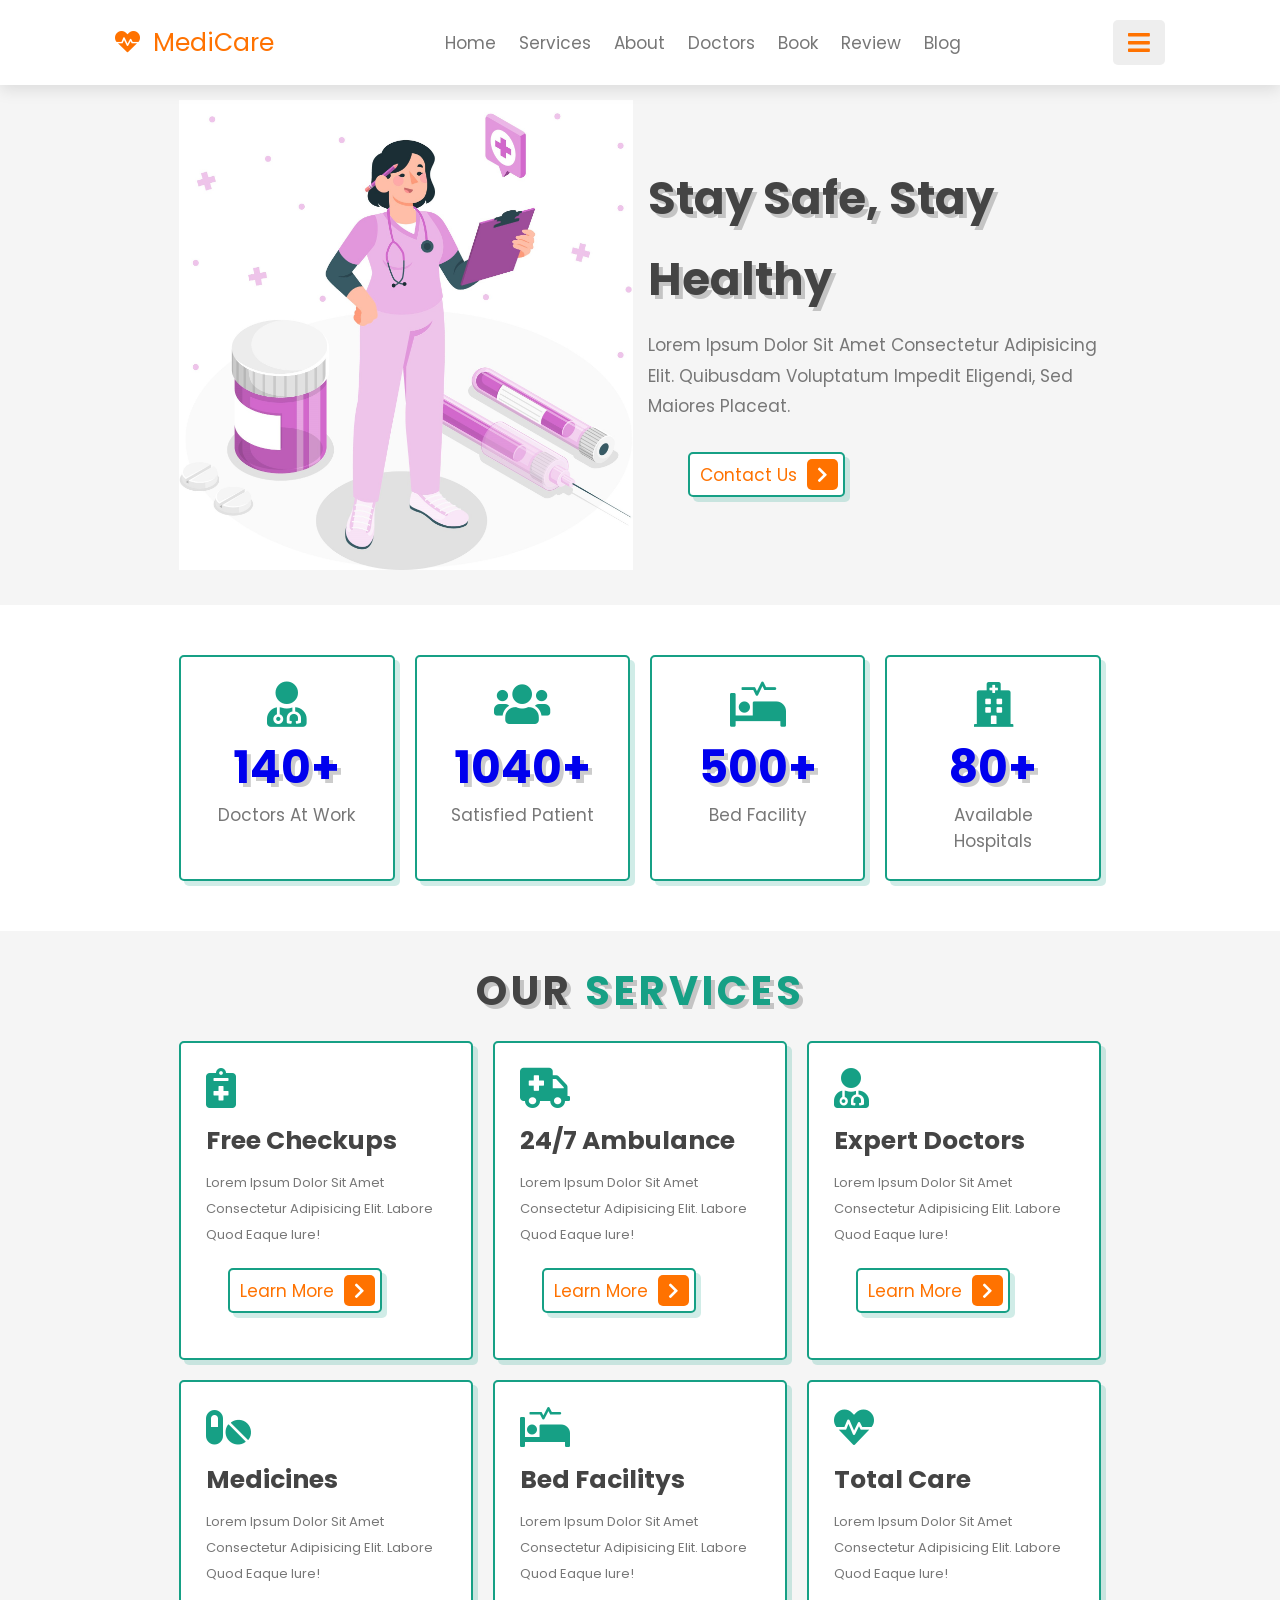
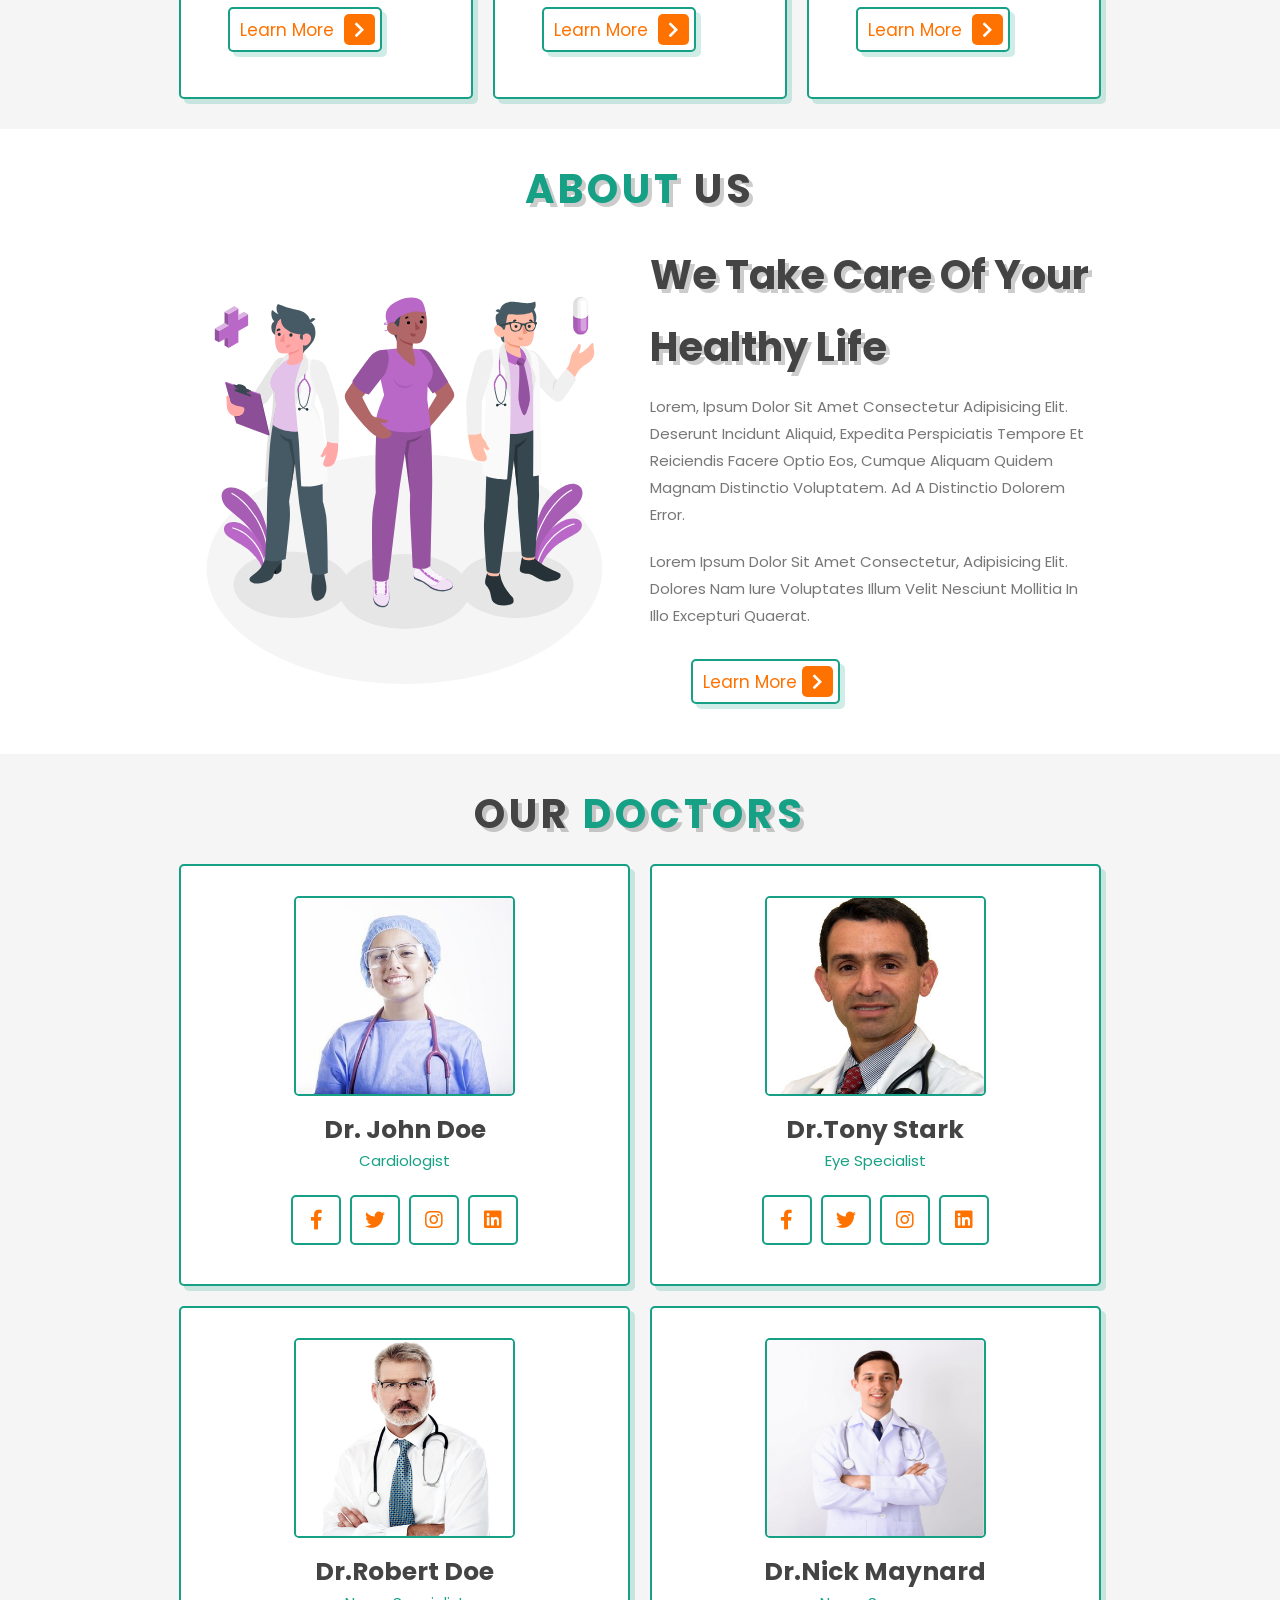
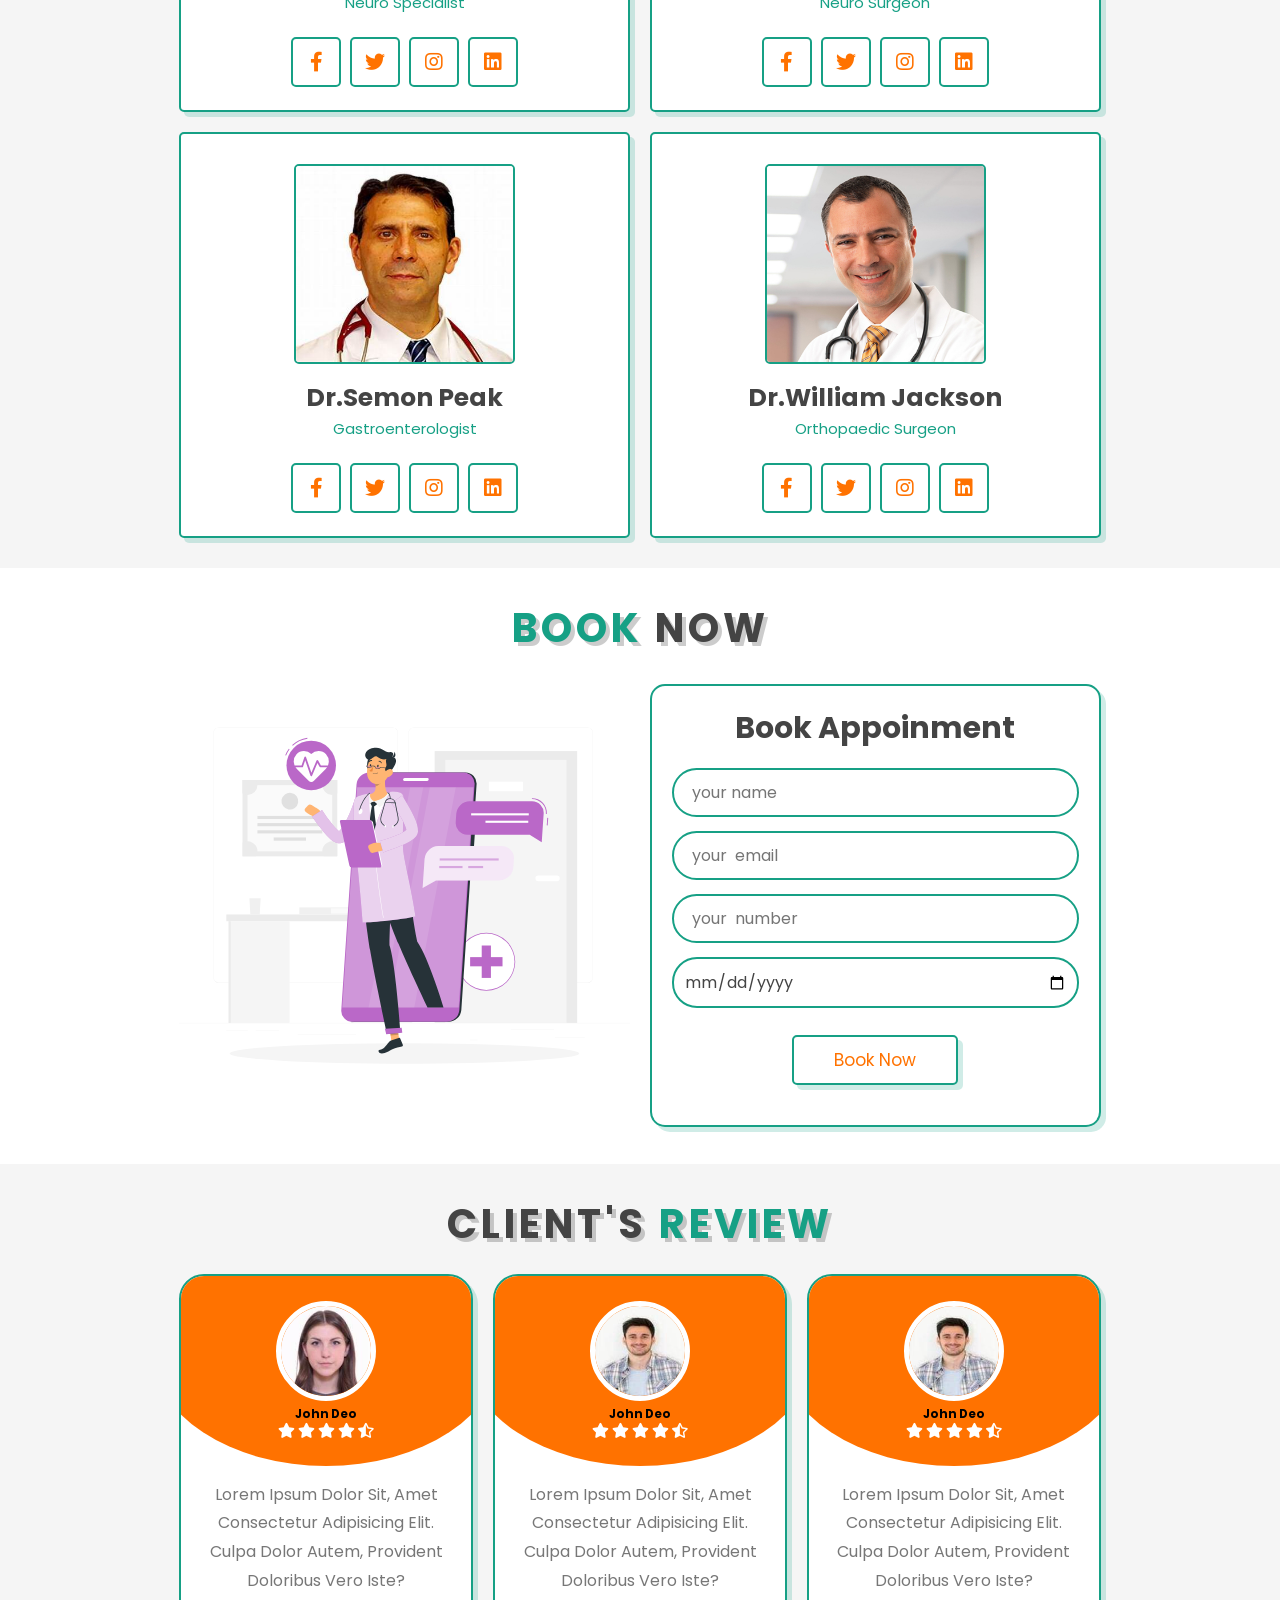
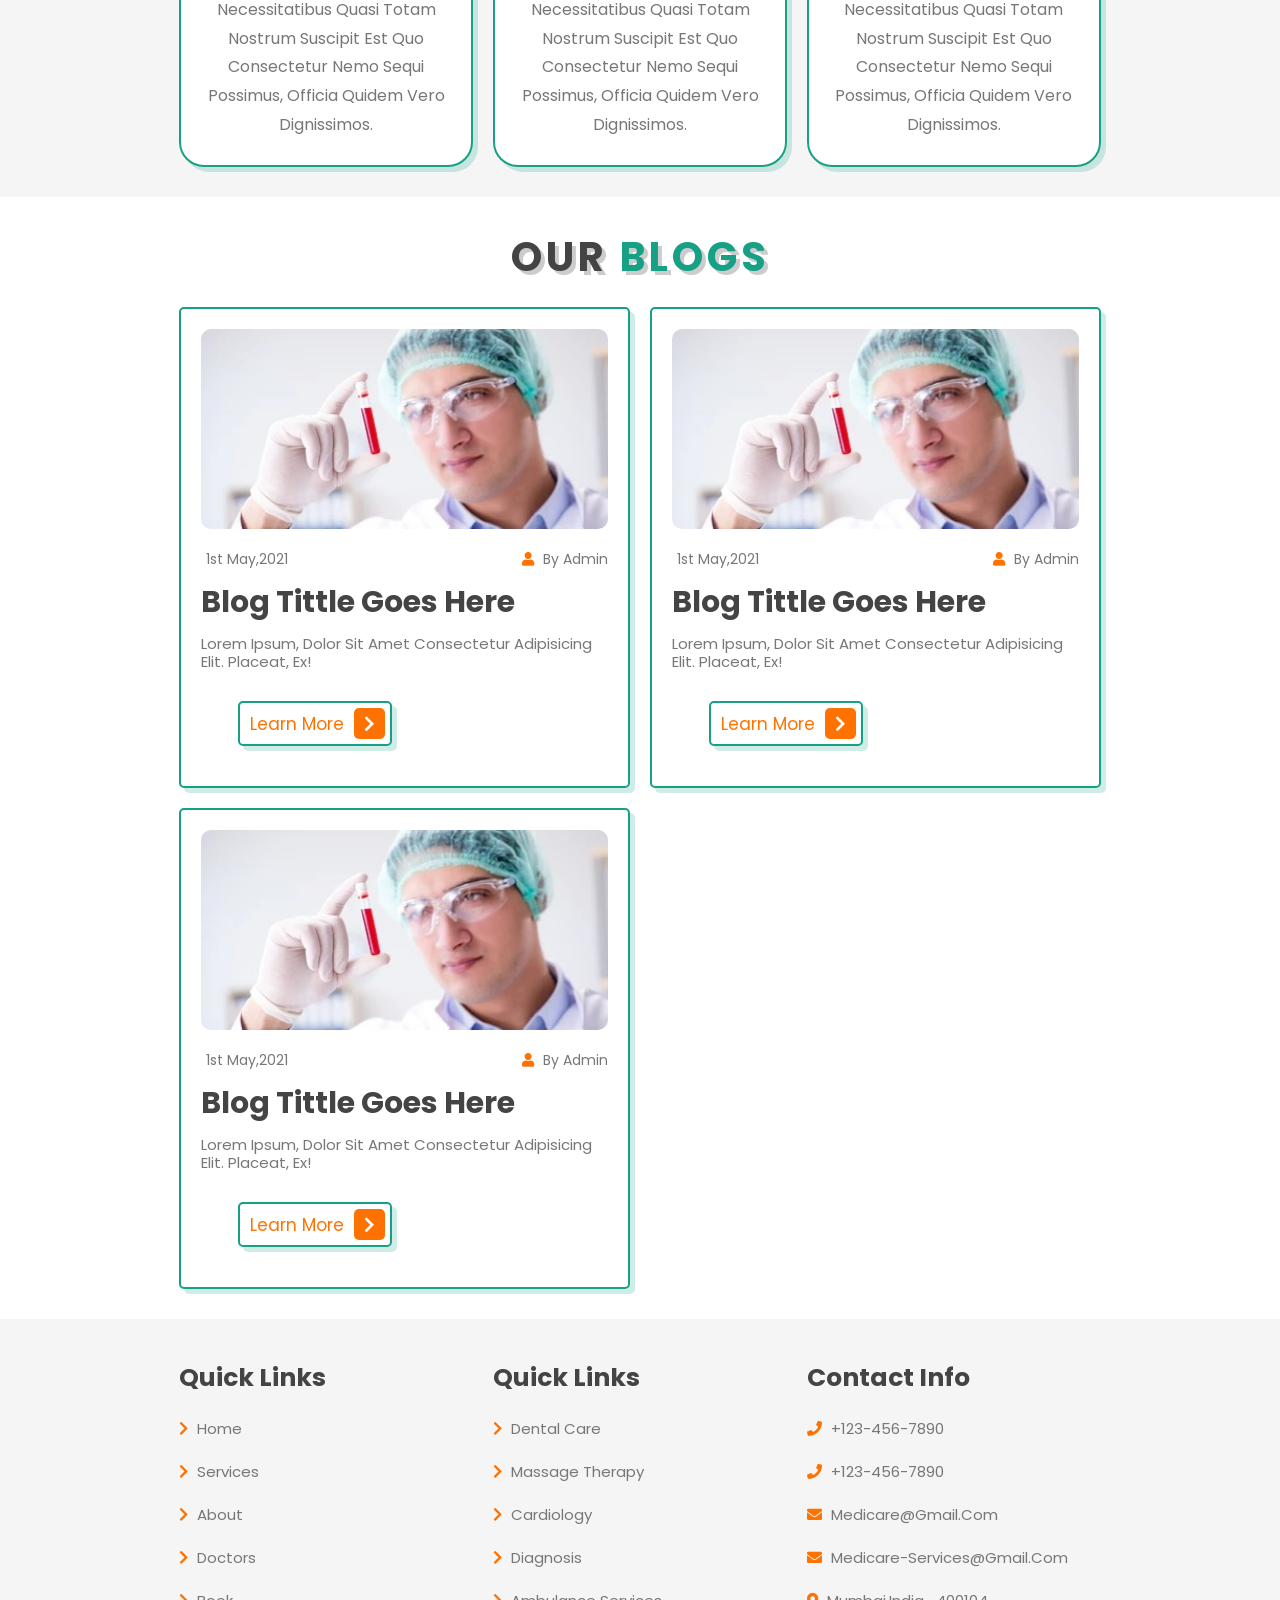
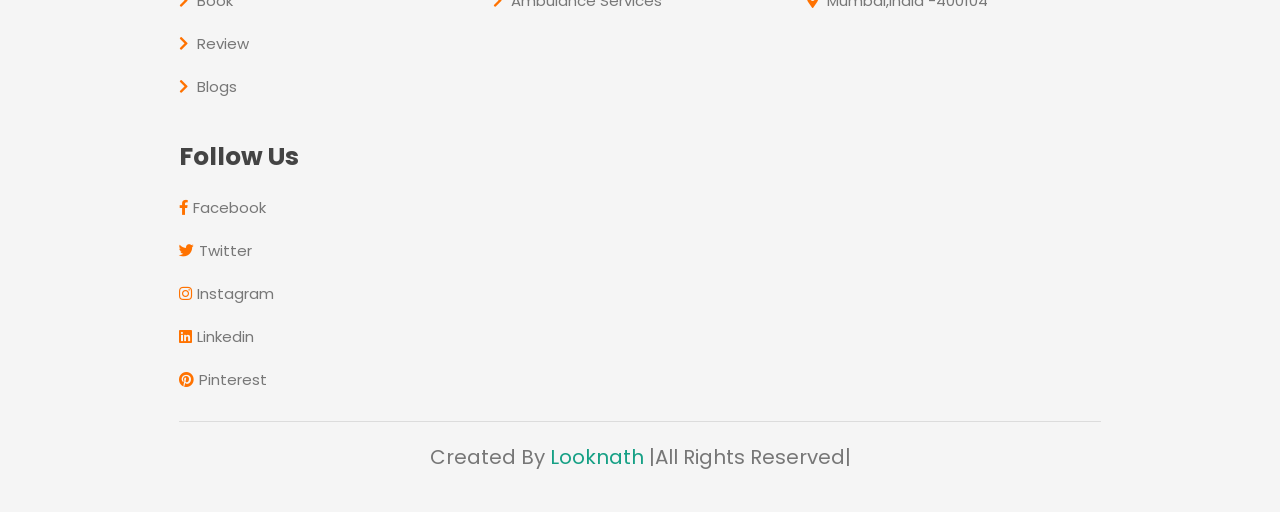
==== Website/Main Page.html @ e5bfdbef "Changes Website Appointment Form" ====
<!DOCTYPE html>
<html lang="en">
<head>
    <meta charset="UTF-8">
    <meta name="viewport" content="width=device-width, initial-scale=1.0">
    <title>Main Page</title>

    <!-- font awesome cdn link -->
    <link rel="stylesheet" href="https://cdnjs.cloudflare.com/ajax/libs/font-awesome/5.15.4/css/all.min.css">
    <link rel="stylesheet" href="Doctor.css">


</head>
<body>
    

<!-- header start -->
<header class="header">

<a href="#" class="logo"> <i class="fas fa-heartbeat">&nbsp;&nbsp;</i>MediCare </a>
<nav class="navbar">
    <a href="#home">Home</a>
    <a href="#services">Services</a>
    <a href="#about">About</a>
    <a href="#doctors">Doctors</a>
    <a href="#book">Book</a>
    <a href="#review">Review</a>
    <a href="#blogs">Blog</a>
</nav>

<div id="menu-btn" class="fas fa-bars"></div>

</header>
<!-- header end -->
<!-- home section start -->

<section class="home" id="home">

    <div class="image">
        <img src="5.jpg" alt="">
    </div>

    <div class="content">
        <h3>stay safe, stay healthy</h3>
        <p>Lorem ipsum dolor sit amet consectetur 
            adipisicing elit. Quibusdam voluptatum impedit eligendi, sed maiores placeat.</p>
            <a href="https://www.medicare.gov/talk-to-someone" class="btn">contact us <span class="fas fa-chevron-right"> </span></a>
    </div>

</section>
<!-- home section end -->


<!-- icons section start -->
<section class="icons-container">

    <div class="icons">
        <i class="fas fa-user-md"></i>
        <h3> <a href="https://www.practo.com/doctors?utm_source=corecard&utm_medium=referral&utm_campaign=practohomepage" target="_main">140+</a></h3>
    
        <p>doctors at work</p>
    </div>

    <div class="icons">
        <i class="fas fa-users"></i>
        <h3> <a href="https://journals.sagepub.com/doi/full/10.1177/23743735221079132" target="_main">1040+</a></h3>
        <p>satisfied patient</p>
    </div>

    <div class="icons">
        <i class="fas fa-procedures"></i>
        <h3> <a href="https://www.meddeygo.com/blog/hospital-beds-india/" target="_main">500+</a></h3>
        <p>bed facility</p>
    </div>



    <div class="icons">
        <i class="fas fa-hospital"></i>
        <h3> <a href="https://www.lpu.in/student_services/healthcare.php"target="_main">80+</a></h3>
        <p>available hospitals</p>
    </div>

</section>
<!-- icons section end -->

<!-- Services section start -->

<section class="services" id="services">
    <h1 class="heading"> our <span> services </span> </h1>
    <div class="box-container">

        <div class="box">
        <i class="fas fa-notes-medical"></i>
        <h3>free checkups</h3>
        <p>Lorem ipsum dolor sit amet consectetur adipisicing elit. Labore quod eaque iure!</p>
        <a href="https://www.meddcoambulance.com/" class="btn"> learn more <span class="fas fa-chevron-right"></span> </a>
        </div>
    
        <div class="box">
            <i class="fas fa-ambulance"></i>
            <h3>24/7 ambulance</h3>
            <p>Lorem ipsum dolor sit amet consectetur adipisicing elit. Labore quod eaque iure!</p>
            <a href="https://www.meddcoambulance.com/" class="btn"> learn more <span class="fas fa-chevron-right"></span> </a>

            </div>
        
            <div class="box">
                <i class="fas fa-user-md"></i>
                <h3>expert doctors</h3>
                <p>Lorem ipsum dolor sit amet consectetur adipisicing elit. Labore quod eaque iure!</p>
                <a href="https://www.practo.com/doctors?utm_source=corecard&utm_medium=referral&utm_campaign=practohomepage" class="btn"> learn more <span class="fas fa-chevron-right"></span> </a>
                </div>
    
                <div class="box">
                    <i class="fas fa-pills"></i>
                    <h3>medicines</h3>
                    <p>Lorem ipsum dolor sit amet consectetur adipisicing elit. Labore quod eaque iure!</p>
                    <a href="https://www.apollopharmacy.in/" class="btn"> learn more <span class="fas fa-chevron-right"></span> </a>
                    </div>
    
    
                    <div class="box">
                        <i class="fas fa-procedures"></i>
                        <h3>bed facilitys</h3>
                        <p>Lorem ipsum dolor sit amet consectetur adipisicing elit. Labore quod eaque iure!</p>
                        <a href="https://www.meddeygo.com/blog/hospital-beds-india/" class="btn"> learn more <span class="fas fa-chevron-right"></span> </a>
                        </div>
    
                        <div class="box">
                            <i class="fas fa-heartbeat"></i>
                            <h3>total care</h3>
                            <p>Lorem ipsum dolor sit amet consectetur adipisicing elit. Labore quod eaque iure!</p>
                            <a href="https://www.practo.com/healthfeed?utm_source=practo_home" class="btn"> learn more <span class="fas fa-chevron-right"></span> </a>
                            </div>
                    </div>

</section>
<!-- Services section end -->

<!-- About section start  -->

<section class="about" id="about">
    <h1 class="heading"><span>about</span> us </h1>

    <div class="row">

        <div class="image">
            <img src="6.svg" alt="">
        </div>

        <div class="content">
            <h3>We take care of your healthy life</h3>
            <p>Lorem, ipsum dolor sit amet consectetur adipisicing elit. Deserunt incidunt aliquid, expedita
                perspiciatis tempore et reiciendis facere optio eos, cumque aliquam quidem magnam distinctio
                voluptatem. Ad a distinctio dolorem error.</p>
                <p>Lorem ipsum dolor sit amet consectetur, adipisicing elit. Dolores nam iure voluptates illum
                    velit nesciunt mollitia in illo excepturi quaerat.</p>
            
                    <a href="https://www.medicare.gov/what-medicare-covers/your-medicare-coverage-choices/whats-medicare" class="btn">learn more<span class="fas fa-chevron-right"></span> </a>

        </div>
    </div>

</section>
<!-- about section end -->

<!-- Doctor section start -->

<section class="doctors" id="doctors">

    <h1 class="heading"> our <span>doctors</span></h1>
    <div class="box-container">

        <div class="box">
            <a href="booking.html"target="_main">
            <img src="sri1.jpg" alt=""></a>
            <h3>Dr. John Doe</h3>
            <span>cardiologist</span>
            <div class="share">
                <a href="https://www.facebook.com/" class="fab fa-facebook-f"></a>
                <a href="https://www.twitter.com/" class="fab fa-twitter"></a>
                <a href="https://www.instagram.com/" class="fab fa-instagram"></a>
                <a href="https://www.linkedin.com/" class="fab fa-linkedin"></a>
                
            </div><br>

        </div>

        <div class="box">
            <a href="booking.html"target="_main">
            <img src="sri7.jpg" alt=""></a>
            <h3>Dr.Tony Stark</h3>
            <span>eye specialist</span>
            <div class="share">
                <a href="https://www.facebook.com/" class="fab fa-facebook-f"></a>
                <a href="https://www.twitter.com/" class="fab fa-twitter"></a>
                <a href="https://www.instagram.com/" class="fab fa-instagram"></a>
                <a href="https://www.linkedin.com/" class="fab fa-linkedin"></a>
                
            </div><br>

        </div>

        <div class="box">
            <a href="booking.html"target="_main">
            <img src="sri3.jpg" alt=""></a>
            <h3>Dr.Robert Doe</h3>
            <span>neuro specialist</span>
            <div class="share">
                <a href="#" class="fab fa-facebook-f"></a>
                <a href="#" class="fab fa-twitter"></a>
                <a href="#" class="fab fa-instagram"></a>
                <a href="#" class="fab fa-linkedin"></a>
                
            </div>

        </div>

        <div class="box">
            <a href="booking.html"target="_main">
            <img src="sri4.png" alt=""></a>
            <h3>Dr.Nick Maynard</h3>
            <span>neuro surgeon</span>
            <div class="share">
                <a href="#" class="fab fa-facebook-f"></a>
                <a href="#" class="fab fa-twitter"></a>
                <a href="#" class="fab fa-instagram"></a>
                <a href="#" class="fab fa-linkedin"></a>
                
            </div>

        </div>

        <div class="box">
            <a href="booking.html"target="_main">
            <img src="sri5.jpg" alt=""></a>
            
            <h3>Dr.Semon Peak</h3>
            <span>gastroenterologist</span>
            <div class="share">
                <a href="#" class="fab fa-facebook-f"></a>
                <a href="#" class="fab fa-twitter"></a>
                <a href="#" class="fab fa-instagram"></a>
                <a href="#" class="fab fa-linkedin"></a>
                
            </div>

        </div>

        <div class="box">
            <a href="booking.html"target="_main">
            <img src="sri6.jpg" alt=""></a>
            <h3>Dr.William Jackson</h3>
            <span>orthopaedic surgeon</span>
            <div class="share">
                <a href="#" class="fab fa-facebook-f"></a>
                <a href="#" class="fab fa-twitter"></a>
                <a href="#" class="fab fa-instagram"></a>
                <a href="#" class="fab fa-linkedin"></a>
                
            </div>
        </div>
    </div>

</section>
<!-- Doctor section end -->

<!-- booking section start -->

<section class="book" id="book">

    <h1 class="heading"> <span>book</span> now </h1>

    <div class="row">

        <div class="image">
            <img src="sri8.svg" alt="">
            
        </div>

        <form action="">
            <h3>book appoinment</h3>
            <input type="text" placeholder="  your name" class="box">
            <input type="email" placeholder="  your  email " class="box">
            <input type="number" placeholder="  your  number" class="box">
            
            <input type="date" class="box">
            <input  type="submit" value="book now" class="btn">
            
        </form>
    </div>
</section>
<!-- booking section end -->

<!-- Review section start  -->

<section class="review" id="review">
<h1 class="heading">client's <span>review</span> </h1>
<div class="box-container">
    <div class="box">
        <img src="rim1.jpg" alt="">
        <h3>John deo</h3>
        <div class="stars">
            <i class="fas fa-star"></i>
            <i class="fas fa-star"></i>
            <i class="fas fa-star"></i>
            <i class="fas fa-star"></i>
            <i class="fas fa-star-half-alt"></i>
        </div>
        <p class="text">Lorem ipsum dolor sit, amet consectetur adipisicing elit. 
            Culpa dolor autem, provident doloribus vero iste? Necessitatibus quasi 
            totam nostrum suscipit est quo consectetur nemo sequi possimus, officia quidem vero dignissimos.</p>


    </div>

    <div class="box">
        <img src="rim2.jpg" alt="">
        <h3>John deo</h3>
        <div class="stars">
            <i class="fas fa-star"></i>
            <i class="fas fa-star"></i>
            <i class="fas fa-star"></i>
            <i class="fas fa-star"></i>
            <i class="fas fa-star-half-alt"></i>
        </div>
        <p class="text">Lorem ipsum dolor sit, amet consectetur adipisicing elit.
            Culpa dolor autem, provident doloribus vero iste? Necessitatibus quasi 
            totam nostrum suscipit est quo consectetur nemo sequi possimus, officia quidem vero dignissimos.</p>
        

    </div>


    <div class="box">
        <img src="rim2.jpg" alt="">
        <h3>John deo</h3>
        <div class="stars">
            <i class="fas fa-star"></i>
            <i class="fas fa-star"></i>
            <i class="fas fa-star"></i>
            <i class="fas fa-star"></i>
            <i class="fas fa-star-half-alt"></i>
        </div>
        <p class="text">Lorem ipsum dolor sit, amet consectetur adipisicing elit.
            Culpa dolor autem, provident doloribus vero iste? Necessitatibus quasi 
            totam nostrum suscipit est quo consectetur nemo sequi possimus, officia quidem vero dignissimos.</p>
        

    </div>
</div>

</section>
<!-- Review section end -->
<!-- blogs section start -->
<section class="blogs" id="blogs">
    <h1 class="heading"> our <span>blogs</span> </h1>

    <div class="box-container">

        <div class="box">
            <div class="image">
                <img src="sri9.jpg" alt="" />
            
            </div>
            <div class="content">
                <div class="icon">
                    <a href="#"> <i class="fas fa-calender"></i>1st may,2021</a>
                    <a href="#"> <i class="fas fa-user"></i> by admin </a>
                </div>
                <h3>blog tittle goes here</h3>
                <p>Lorem ipsum, dolor sit amet consectetur adipisicing elit. Placeat, ex!</p>
                <a href="https://www.healthaffairs.org/topic/pt_40" class="btn">learn more <span class="fas fa-chevron-right"></span> </a>
            </div>
        </div>

        <div class="box">
            <div class="image">
                <img src="sri9.jpg" alt="" />
            
            </div>
            <div class="content">
                <div class="icon">
                    <a href="#"> <i class="fas fa-calender"></i>1st may,2021</a>
                    <a href="#"> <i class="fas fa-user"></i> by admin </a>
                </div>
                <h3>blog tittle goes here</h3>
                <p>Lorem ipsum, dolor sit amet consectetur adipisicing elit. Placeat, ex!</p>
                <a href="https://www.healthaffairs.org/topic/pt_40" class="btn">learn more <span class="fas fa-chevron-right"></span> </a>
            </div>
        </div>

        <div class="box">
            <div class="image">
                <img src="sri9.jpg" alt="" />
            
            </div>
            <div class="content">
                <div class="icon">
                    <a href="#"> <i class="fas fa-calender"></i>1st may,2021</a>
                    <a href="#"> <i class="fas fa-user"></i> by admin </a>
                </div>
                <h3>blog tittle goes here</h3>
                <p>Lorem ipsum, dolor sit amet consectetur adipisicing elit. Placeat, ex!</p>
                <a href="https://www.healthaffairs.org/topic/pt_40" class="btn">learn more <span class="fas fa-chevron-right"></span> </a>
            </div>
        </div>



















    </div>
</section>  

<!-- blogs section end -->
<!-- footer section start -->
<section class="footer">
    <div class="box-container">
        <div class="box">
            <h3>quick links</h3>
            <a href="#"> <i class="fas fa-chevron-right"></i> home </a>
            <a href="#"> <i class="fas fa-chevron-right"></i> services </a>
            <a href="#"> <i class="fas fa-chevron-right"></i> about </a>
            <a href="#"> <i class="fas fa-chevron-right"></i> doctors </a>
            <a href="#"> <i class="fas fa-chevron-right"></i> book </a>
            <a href="#"> <i class="fas fa-chevron-right"></i> review </a>
            <a href="#"> <i class="fas fa-chevron-right"></i> blogs </a>
        
        
        
        </div>



        <div class="box">
            <h3>quick links</h3>
            <a href="#"> <i class="fas fa-chevron-right"></i> dental care </a>
            <a href="#"> <i class="fas fa-chevron-right"></i> massage therapy </a>
            <a href="#"> <i class="fas fa-chevron-right"></i> cardiology </a>
            <a href="#"> <i class="fas fa-chevron-right"></i> diagnosis </a>
            <a href="#"> <i class="fas fa-chevron-right"></i> ambulance services </a>
            
        
        </div>

        <div class="box">
            <h3>contact info</h3>
            <a href="#"> <i class="fas fa-phone"></i> +123-456-7890 </a>
            <a href="#"> <i class="fas fa-phone"></i> +123-456-7890 </a>
            <a href="#"> <i class="fas fa-envelope"></i> medicare@gmail.com </a>
            <a href="#"> <i class="fas fa-envelope"></i> medicare-services@gmail.com </a>
            <a href="#"> <i class="fas fa-map-marker-alt"></i> mumbai,india -400104</a>
        </div>

        <div class="box">
            <h3>follow us</h3>
            <a href="https://www.facebook.com/medicare"> <i class="fab fa-facebook-f"></i>facebook</a>
            <a href="https://www.twitter.com/medicare"> <i class="fab fa-twitter"></i>twitter</a>
            <a href="https://www.instagram.com/medicare"> <i class="fab fa-instagram"></i>instagram</a>
            <a href="https://www.linkedin.com/medicare"> <i class="fab fa-linkedin"></i>linkedin</a>
            <a href="https://www.pinterest/medicare"> <i class="fab fa-pinterest"></i>pinterest</a>
            
            
        </div>

    </div>
    <div class="credit"> created by <span>Looknath</span> |all rights reserved| </div>
</section>







<!-- footer section start -->








<!-- custom js file -->
<script src="script.js"></script>

</body>
</html>
---- Website/Doctor.css ----
@import url('https://fonts.googleapis.com/css2?family=Poppins:wght@100;200;300;400;500;600,700&display=swap');
:root{
    --green:#16a085;
    --black:#444;
    --light-color:#777;
    --box-shadow: .5rem .5rem 0 rgba(22, 160, 133, .2);
    --text-shadow: .4rem .4rem 0 rgba(0, 0, 0, .2);
    --border:.2rem solid var(--green);
}
*{
    font-family: 'Poppins', sans-serif;
    margin:0; padding: 0;
    box-sizing: border-box;
    outline: none; border: none;
    text-transform: capitalize;
    transition: all .2s ease-out;
    text-decoration: none;
}

html{
    font-size: 62.5%;
    scroll-behavior: smooth;
    overflow-x: hidden;
    scroll-padding-top: 7rem;
}

section{
    padding:3rem 14%;
}
section:nth-child(even){
    background: #f5f5f5;
}



.heading{
    text-align: center;
    padding-bottom: 2rem;
    text-shadow: var(--text-shadow);
    text-transform: uppercase;
    color:var(--black) ;
    font-size: 4rem;
    letter-spacing: .4rem;
}

.heading span{
    text-transform: uppercase;
    color:var(--green);
}


.btn{
    display: inline-block;
    margin: 2rem 9%;
    padding: .5rem;
    padding-left: 1rem;
    border: var(--border);
    border-radius: .5rem;
    box-shadow: var(--box-shadow);
    color:#ff7200;
    cursor: pointer;
    font-size: 1.7rem;
    background: #fff;

}
.btn span{
    padding: .7rem 1rem;
    border-radius: .5rem;
    background: #ff7200;
    color: #fff;
    margin-left: .5rem;
}

.btn:hover{
    background: #ff7200;
    color: #fff;
}

.btn:hover span{
    color: #ff7200;
    background: #fff;
    margin-left: 1rem;
}

.header{
    padding:2rem 9%;
    position: fixed;
    top: 0; left: 0; right: 0;
    z-index: 1000;
    box-shadow: 0 .5rem 1.5rem rgba(0, 0, 0, .1);
    display: flex;
    align-items: center;
    justify-content: space-between;
    background: #fff;
    }

    .header .logo {
        font-size: 2.5rem;
        color: #ff7200;
    }

    .header.logo i{
        color: var(--green);
    }

    .header .navbar a{
        font-size: 1.7rem;
        color: var(--light-color);
        margin-left: 2rem;
    }

    .header .navbar a:hover{
        color: #ff7200;
    }

    #menu-btn{
        font-size: 2.5rem;
        border-radius: .5rem;
        background: #eee;
        color: #ff7200;
        padding: 1rem 1.5rem;
        cursor: pointer;
    }
    .home{
        display: flex;
        align-items: center;
        flex-wrap: wrap;
        gap: 1.5rem;
        padding-top: 10rem;
    }

    .home .image{
        flex: 1 1 45rem;
    }


    .home .image img{
        width: 100%;
    }
    .home .content{
        flex: 1 1 45rem;
    }

    .home .content h3{
        font-size: 4.5rem;
        color: var(--black);
        line-height: 1.8;
        text-shadow:  var(--text-shadow);
    }

    .home .content p{
        font-size: 1.7rem;
        color: var(--light-color);
        line-height: 1.8;
        padding: 1rem 0;
    }

    .icons-container{
        display: grid;
        gap:2rem;
        grid-template-columns: repeat(auto-fit, minmax(20rem,1fr));
        padding-top: 5rem;
        padding-bottom: 5rem;
    }

    .icons-container .icons{
        border: var(--border);
        box-shadow: var(--box-shadow);
        border-radius: .5rem;
        text-align: center;
        padding: 2.5rem;
    }

    .icons-container .icons i{
        font-size: 4.5rem;
        color: var(--green);
        padding-bottom: .7rem;
    }

    .icons-container .icons h3{
        font-size: 4.5rem;
        color: var(--black);
        padding-bottom: .5rem 0;
        text-shadow: var(--text-shadow);
    
    }

    .icons-container .icons p{
        font-size: 1.7rem;
        color: var(--light-color);
        
    }

    .services .box-container{
        display: grid;
        grid-template-columns: repeat(auto-fit, minmax(27rem, 1fr));
        gap:2rem;
    }

    .services .box-container .box{
        background: #fff;
        border-radius: .5rem;
        box-shadow: var(--box-shadow);
        border:var(--border);
        padding: 2.5rem;
    }
    .services .box-container .box i{
        color: var(--green);
        font-size: 4rem;
        padding-bottom: .4rem;

    }
    .services .box-container .box h3{
        color: var(--black);
        font-size: 2.5rem;
        padding: 1rem 0;
        
    }
    .services .box-container .box p{
        color: var(--light-color);
        font-size: 1.3rem;
        line-height: 2;
    }

    .about .row{
        display: flex;
        align-items: center;
        flex-wrap: wrap;
        gap:2rem;
    }

    .about .row .image{
        flex:1 1 45rem;
    }

    .about .row .image img{
        width: 100%;
    }

    .about .row .content{
        flex: 1 1 45rem;
    }

    .about .row .content h3{
        color:var(--black);
        text-shadow: var(--text-shadow);
        font-size: 4rem;
        line-height: 1.8;

    }

    .about .row .content p{
        color:var(--light-color);
        padding: 1rem 0;
        font-size: 1.5rem;
        line-height: 1.8;
    }

    .doctors .box-container{
        display: grid;
        grid-template-columns: repeat(auto-fit, minmax(30rem, 1fr));
        gap:2rem;
    }

    .doctors .box-container .box{
        text-align: center;
        background: #fff;
        border-radius: .5rem;
        border: var(--border);
        box-shadow: var(--box-shadow);
        padding: 2rem;
    }

    .doctors .box-container .box img{
        height: 20rem;
        border: var(--border);
        border-radius: .5rem;
        margin-top: 1rem;
        margin-bottom: 1rem;
    }

    .doctors .box-container .box h3{
        color: var(--black);
        font-size: 2.5rem;
    }

    .doctors .box-container .box span{
        color: var(--green);
        font-size: 1.5rem;
    }

    .doctors .box-container .box .share{
        padding-top: 2rem;
    }

    

    .doctors .box-container .box .share a{
        height: 5rem;
        width: 5rem;
        line-height: 4.5rem;
        font-size: 2rem;
        color:#ff7200 ;
        border-radius: .5rem;
        border: var(--border);
        margin: .3rem;

    }

    .doctors .box-container .box .share a:hover{
        background:#ff7200 ;
        color: #fff;
        box-shadow: var(--box-shadow);

    }


    .book .row{
        display: flex;
        align-items: center;
        flex-wrap: wrap;
        gap:2rem;
    }

    .book .row .image{
        flex: 1 1 45rem;
    }

    .book .row .image img{
        width: 100%;

    }

    .book .row form{
        flex: 1 1 45rem;
        background: #fff;
        border: var(--border);
        box-shadow: var(--box-shadow);
        text-align: center;
        padding:2rem;
        border-radius: 1.5rem;

    }

    .book .row form h3{
        color: var(--black);
        padding-bottom: 1rem ;
        font-size: 3rem;

    }

    .book .row form .box{
        width: 100%;
        margin: .7rem 0;
        border-radius:2.5rem ;
        border: var(--border);
        font-size: 1.6rem;
        color: var(--black);
        text-transform: none;
        padding: 1rem;

    }


    .book .row form .btn{
        padding: 1rem 4rem;
    }

    .review .box-container{
        display: grid;
        grid-template-columns: repeat(auto-fit, minmax(27rem, 1fr));
        gap: 2rem;}
        
        

    .review .box-container .box{
        border: var(--border);
        box-shadow: var(--box-shadow);
        border-radius: 2.5rem;
        padding:  2.5rem;
        
        background: #fff;
        text-align: center;
        position: relative;
        overflow: hidden;
        z-index: 0;
        

    } 
.review .box-container .box img{
        height: 10rem;
        width: 10rem;
        border-radius: 50%;
        object-fit: cover;
        border: .5rem solid #fff;
    } 


    .review .box-container .box .stars i{
        color: #fff;
        font-size: 1.5rem;

    }
    .review .box-container .box .text{
        color: var(--light-color);
        line-height: 1.8;
        font-size: 1.6rem;
        padding-top: 4rem;
    }

    .review .box-container .box::before{
        content: '';
        position: absolute;
        top: -4rem; left: 50%;
        transform: translateX(-50%);
        background: #ff7200 ;
        border-bottom-left-radius: 50%;
        border-bottom-right-radius: 50%;
        height: 23rem;
        width: 120%;
        z-index: -1;
    }

    .blogs .box-container{
        display: grid;
        grid-template-columns: repeat(auto-fit, minmax(30rem, 1fr));
        gap: 2rem;
    }


    .blogs .box-container .box{
        border:var(--border);
        box-shadow: var(--box-shadow);
        border-radius: .5rem;
        padding: 2rem;
    }

    .blogs .box-container .box .image{
        height: 20rem;
        overflow: hidden;
        border-radius: 1rem;
    }

    .blogs .box-container .box .image img{
        height: 100%;
        width: 100%;
        object-fit: cover;
    }

    .blogs .box-container .box:hover .image img{
        transform: scale(1.2);

    }

    .blogs .box-container .box .content{
        padding-top: 1rem;
    }

    .blogs .box-container .box .content .icon{
        padding: 1rem 0;
        display: flex;
        align-items: center;
        justify-content: space-between;
    }

    .blogs .box-container .box .content .icon a{
        font-size: 1.4rem;
        color: var(--light-color);
    }



    .blogs .box-container .box .content .icon a:hover i{
        color: #ff7200;
        
    }

    .blogs .box-container .box .content .icon a i{
        padding-right: .5rem;
        color: #ff7200;
    }


    .blogs .box-container .box .content h3{
        color: var(--black);
        font-size: 3rem;
    }

    .blogs .box-container .box .content p{
        color: var(--light-color);
        font-size: 1.5rem;
        line-height: 1.8rem;
        padding:1rem 0;
    }

    .footer .box-container{
        display: grid;
        grid-template-columns: repeat(auto-fit, minmax(22rem, 1fr));
        gap: 2rem;
    }


    .footer .box-container .box h3{
        font-size: 2.5rem;
        color: var(--black);
        padding:1rem 0 ;
    }

    .footer .box-container .box a{
        display: block;
        font-size: 1.5rem;
        color: var(--light-color);
        padding:1rem 0 ;
    }

    .footer .box-container .box a i{
        padding-right: .5rem;
        color: #ff7200;

    }

    .footer .box-container .box a:hover i{
        padding-right: 2rem;

    }

    .footer .credit{
        padding: 1rem;
        padding-top: 2rem;
        margin-top: 2rem;
        text-align: center;
        font-size: 2rem;
        color: var(--light-color);
        border-top: .1rem solid rgba(0, 0, 0, .1);
    }

    .footer .credit span{
        color:var(--green);
    }

    


























    /* media queries */
    @media (max-width: 991px){

        html{
            font-size: 55%;
        }

        .header{
            padding: 2rem;
        }
        section{
            padding: 2rem;
            
        }
    }

/* 3bar */
    @media (max-width: 768px){
        #menu-btn{
            display: initial;
        }

        .header .navbar{
            position: absolute;
            top:115%; right: 2rem;
            border-radius: .5rem;
            box-shadow: var(--box-shadow);
            width: 30rem;
            border: var(--border);
            background: #fff;
            transform: scale(0);
            opacity: 0;
            transform-origin: top right;
            transition: none;

        }

        .header .navbar.active{

            transform: scale(1);
            opacity: 1;
            transition: .2s ease-out;

        }
        .header .navbar a{
            font-size: 2rem;
            display: block;
            margin: 2.5rem;

        }
    
    }

    @media (max-width:450px){

        html{
            font-size: 50%;
        }

        }
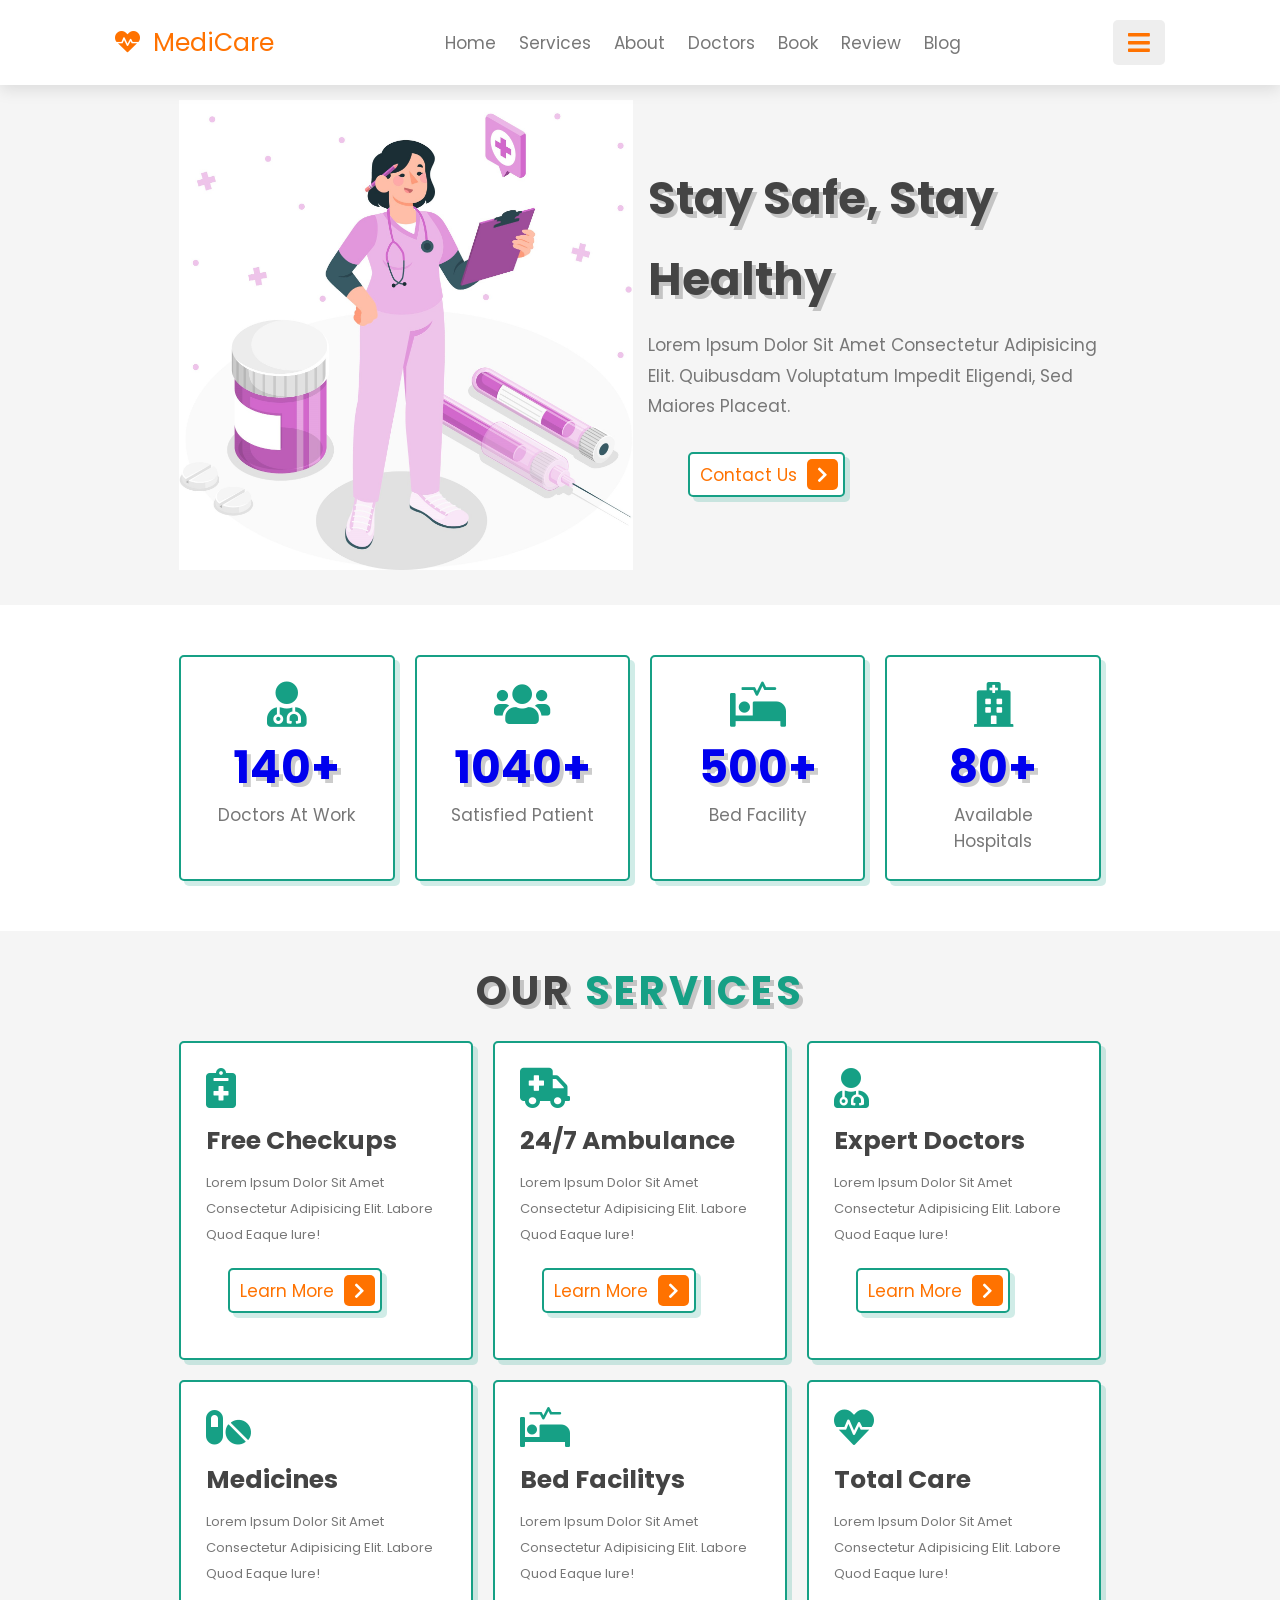
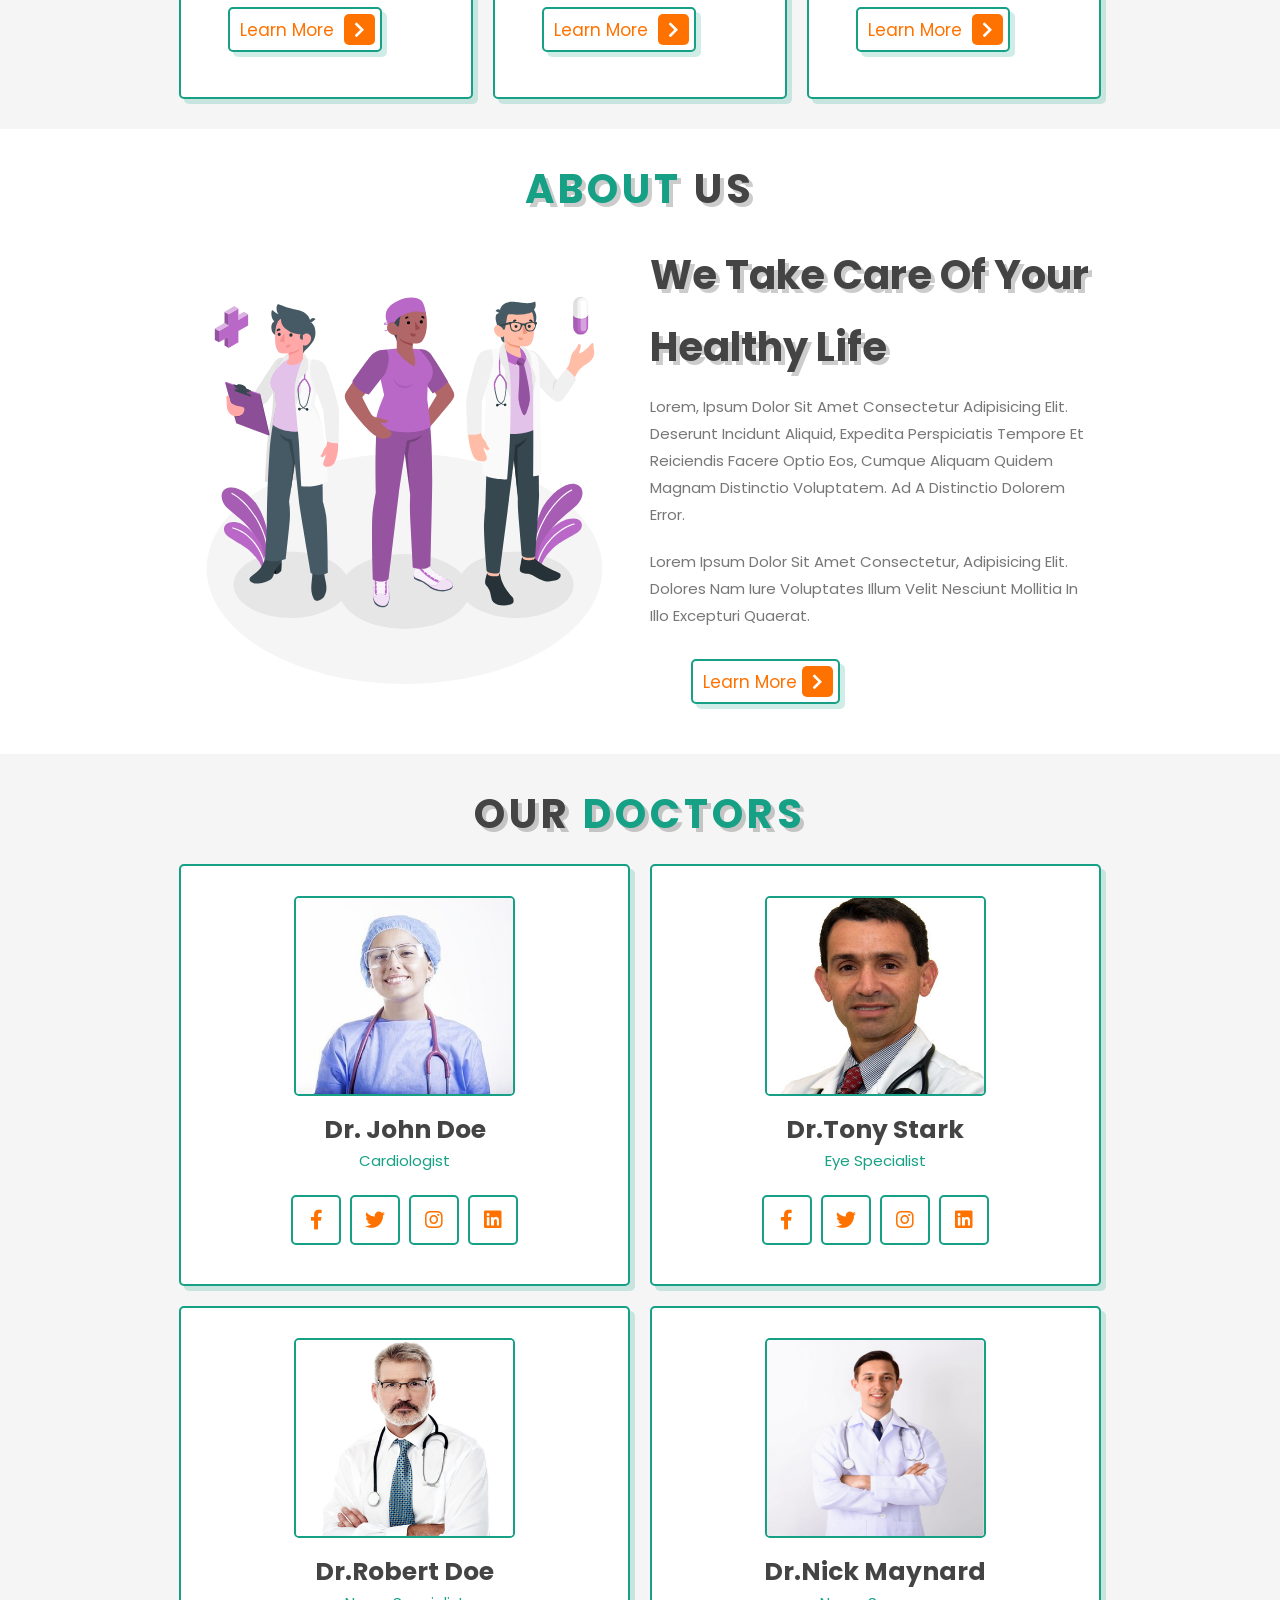
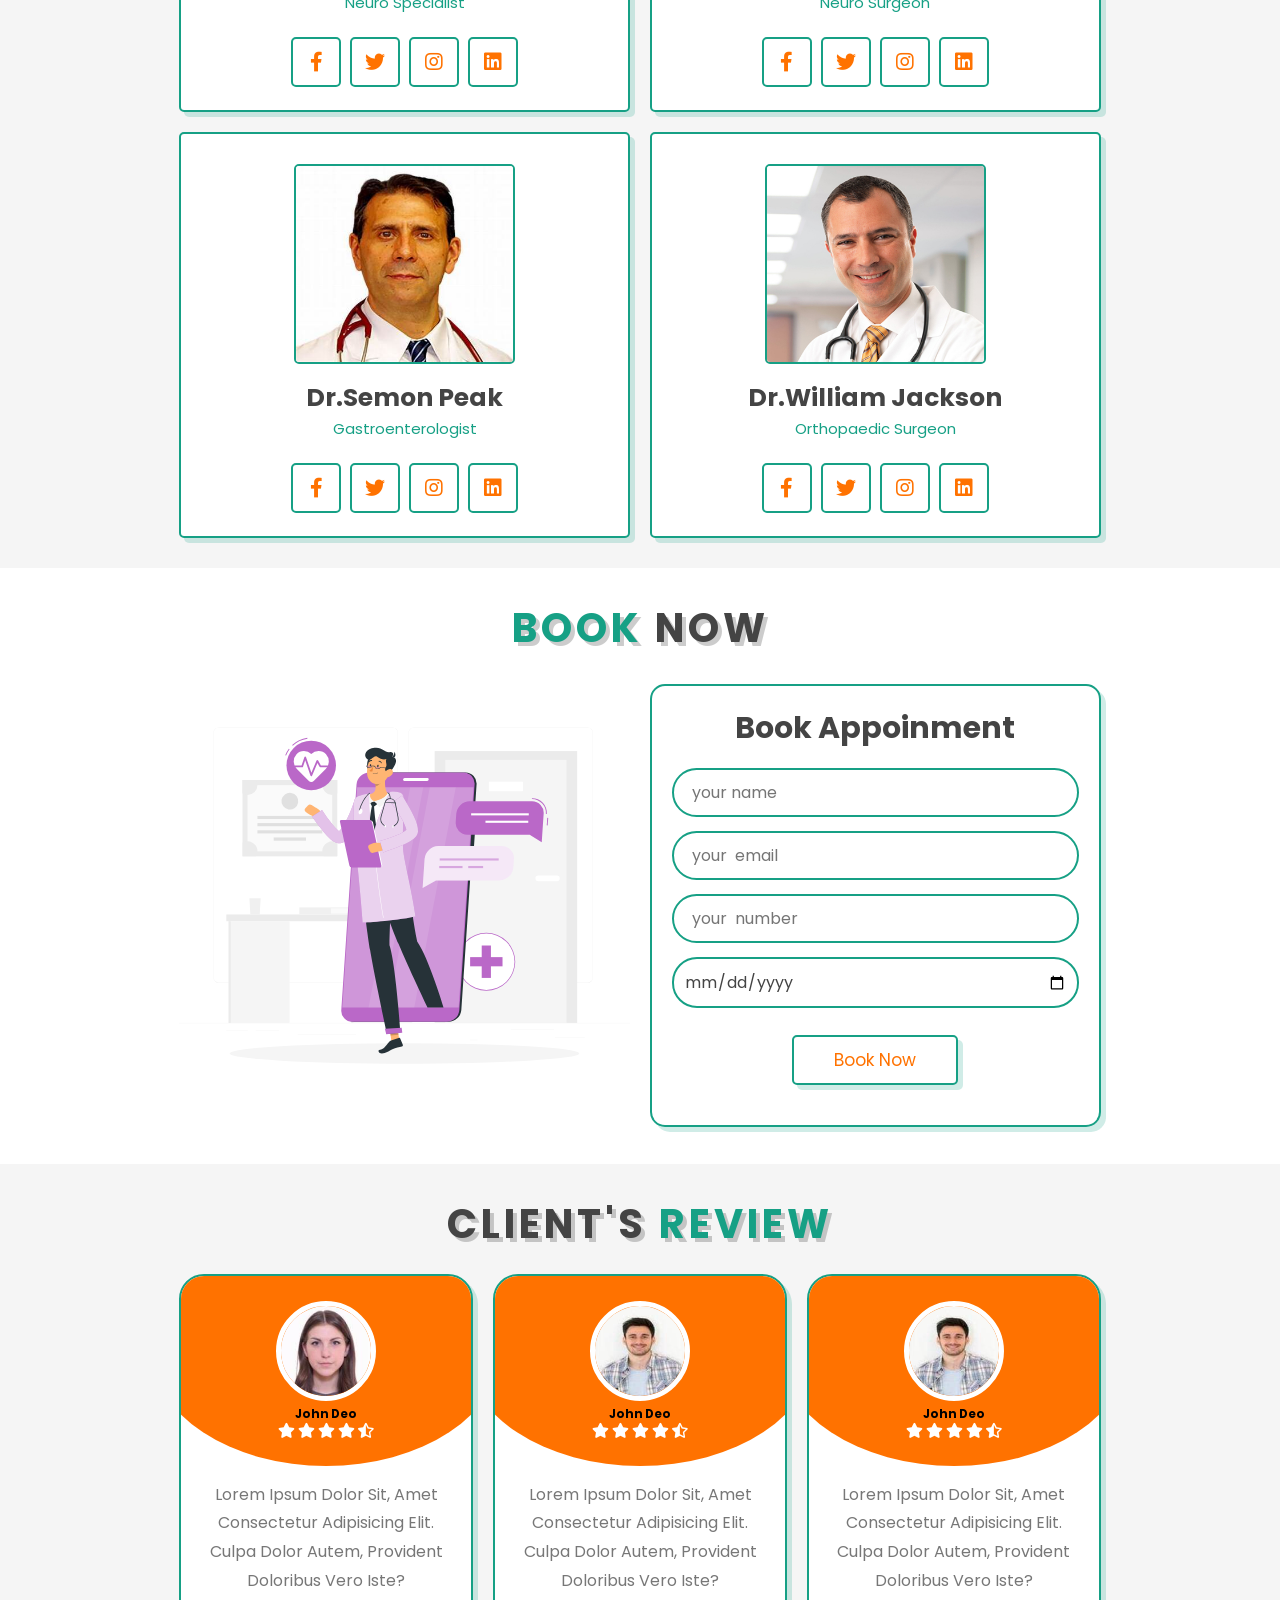
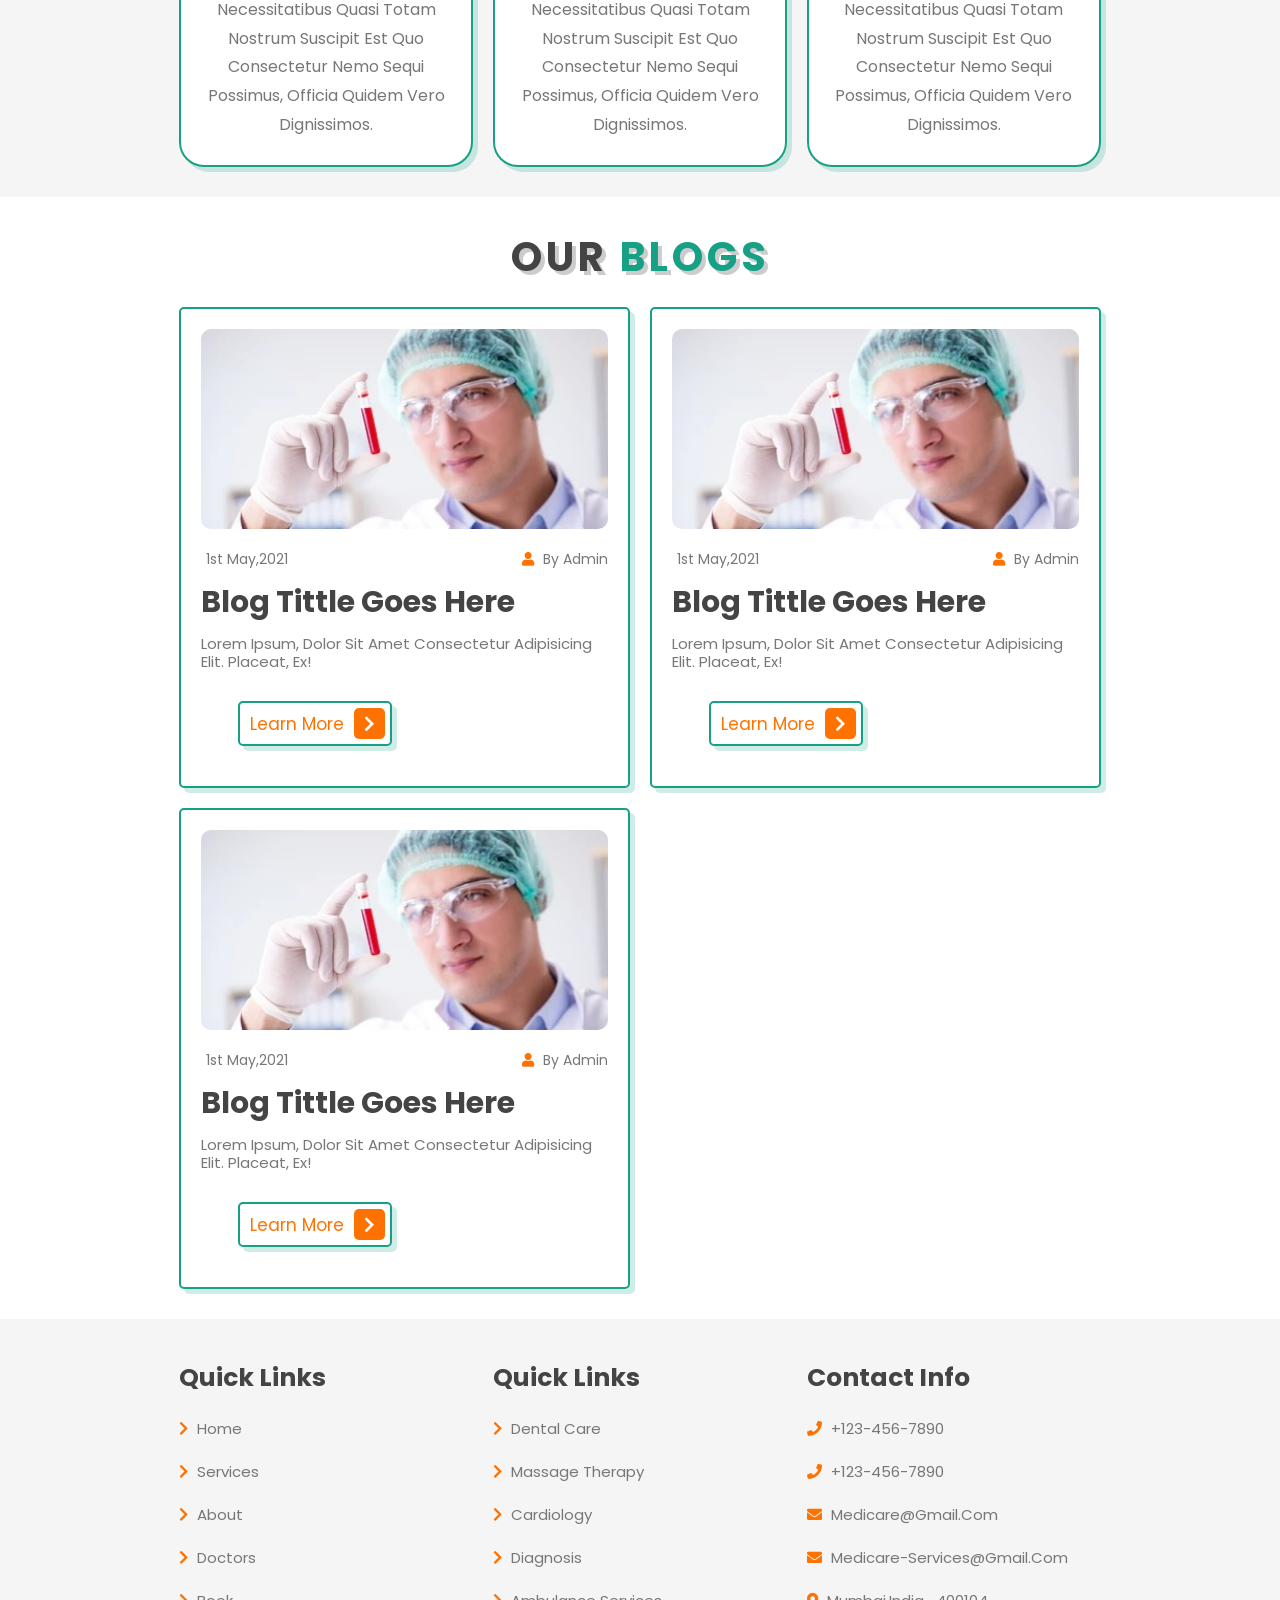
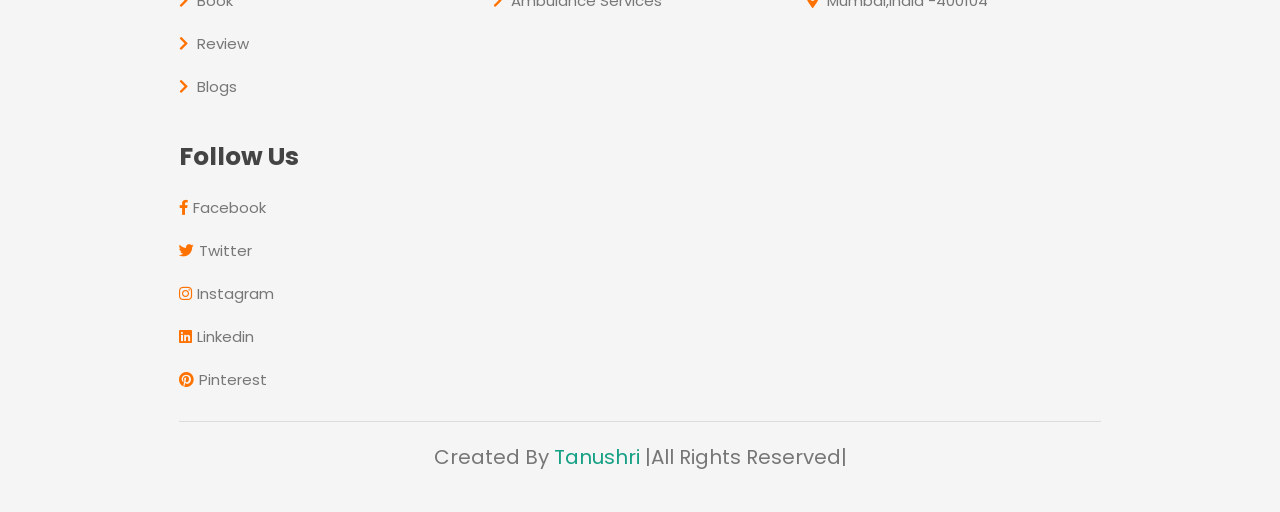
==== commit a42fc17b: "Update creator credit to Tanushri" ====
--- a/Website/Main Page.html
+++ b/Website/Main Page.html
@@ -480,7 +480,7 @@
         </div>
 
     </div>
-    <div class="credit"> created by <span>Looknath</span> |all rights reserved| </div>
+    <div class="credit"> created by <span>Tanushri</span> |all rights reserved| </div>
 </section>
 
 
